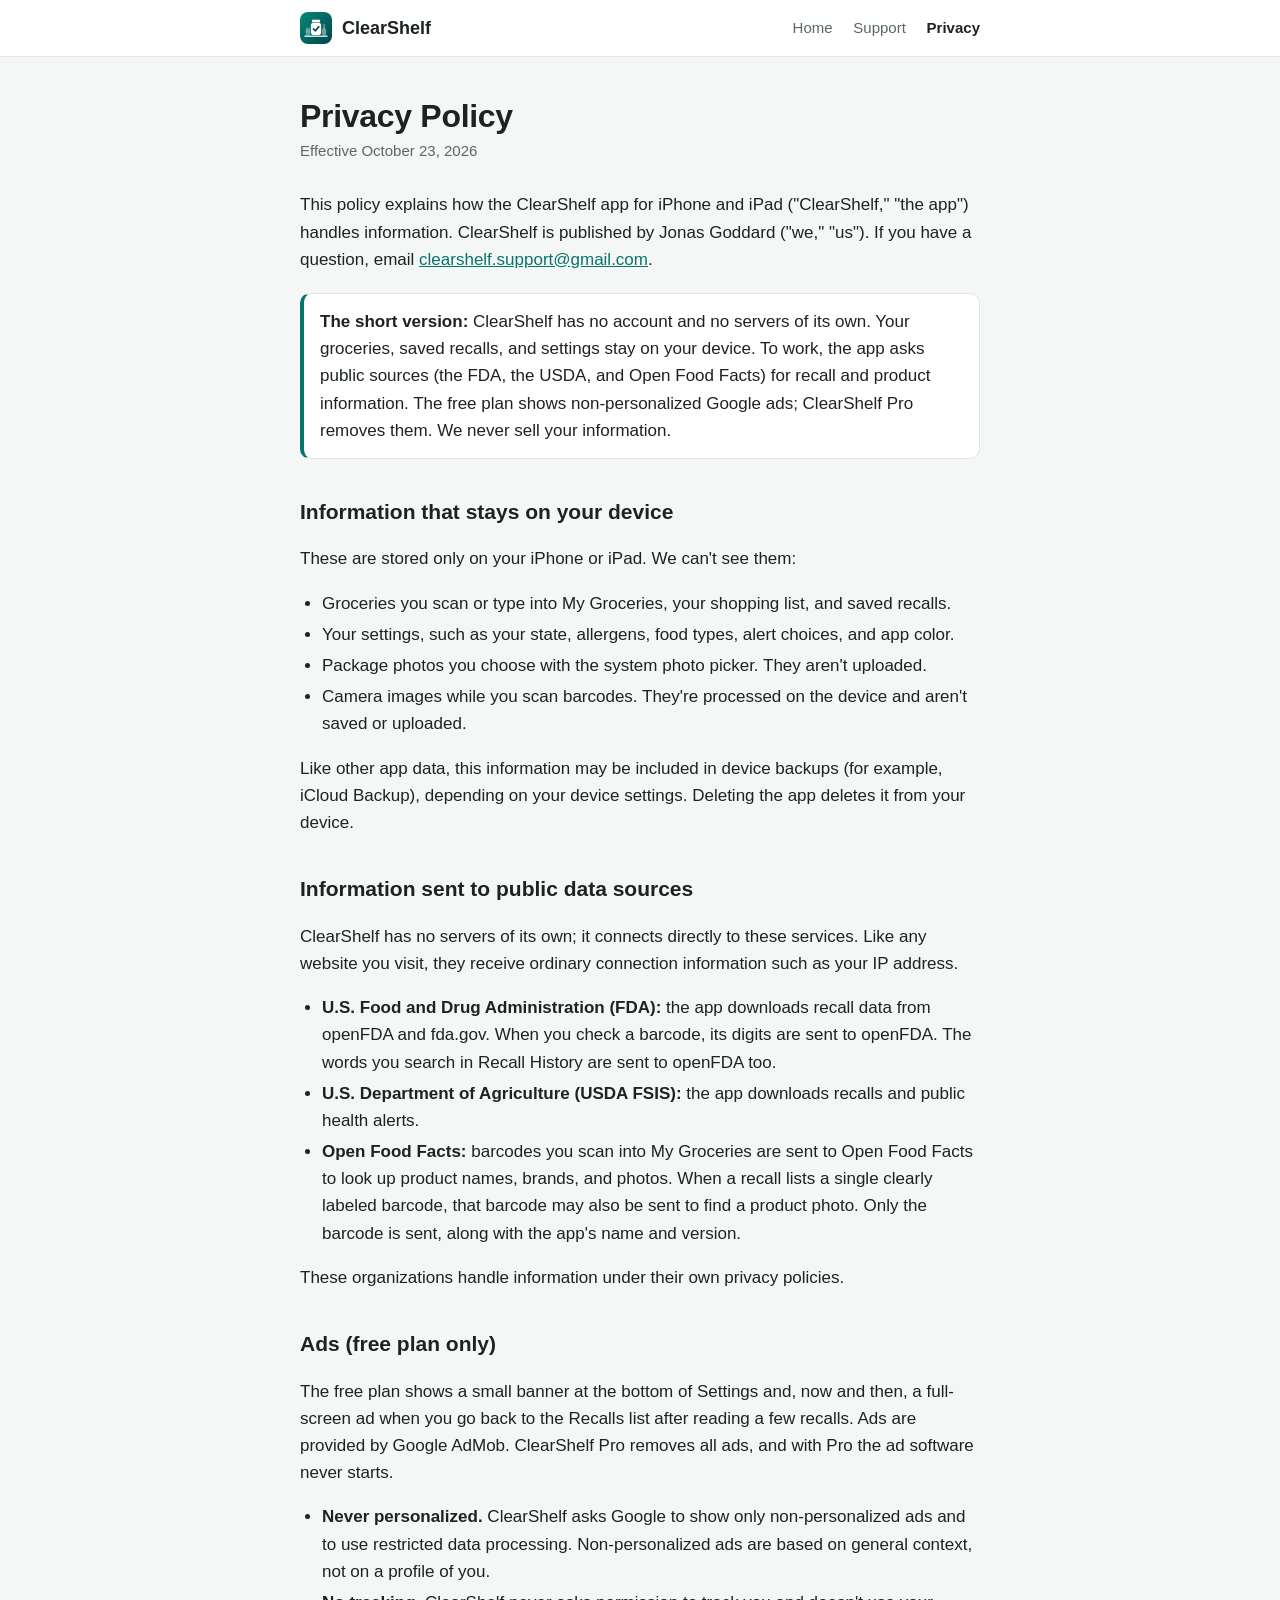
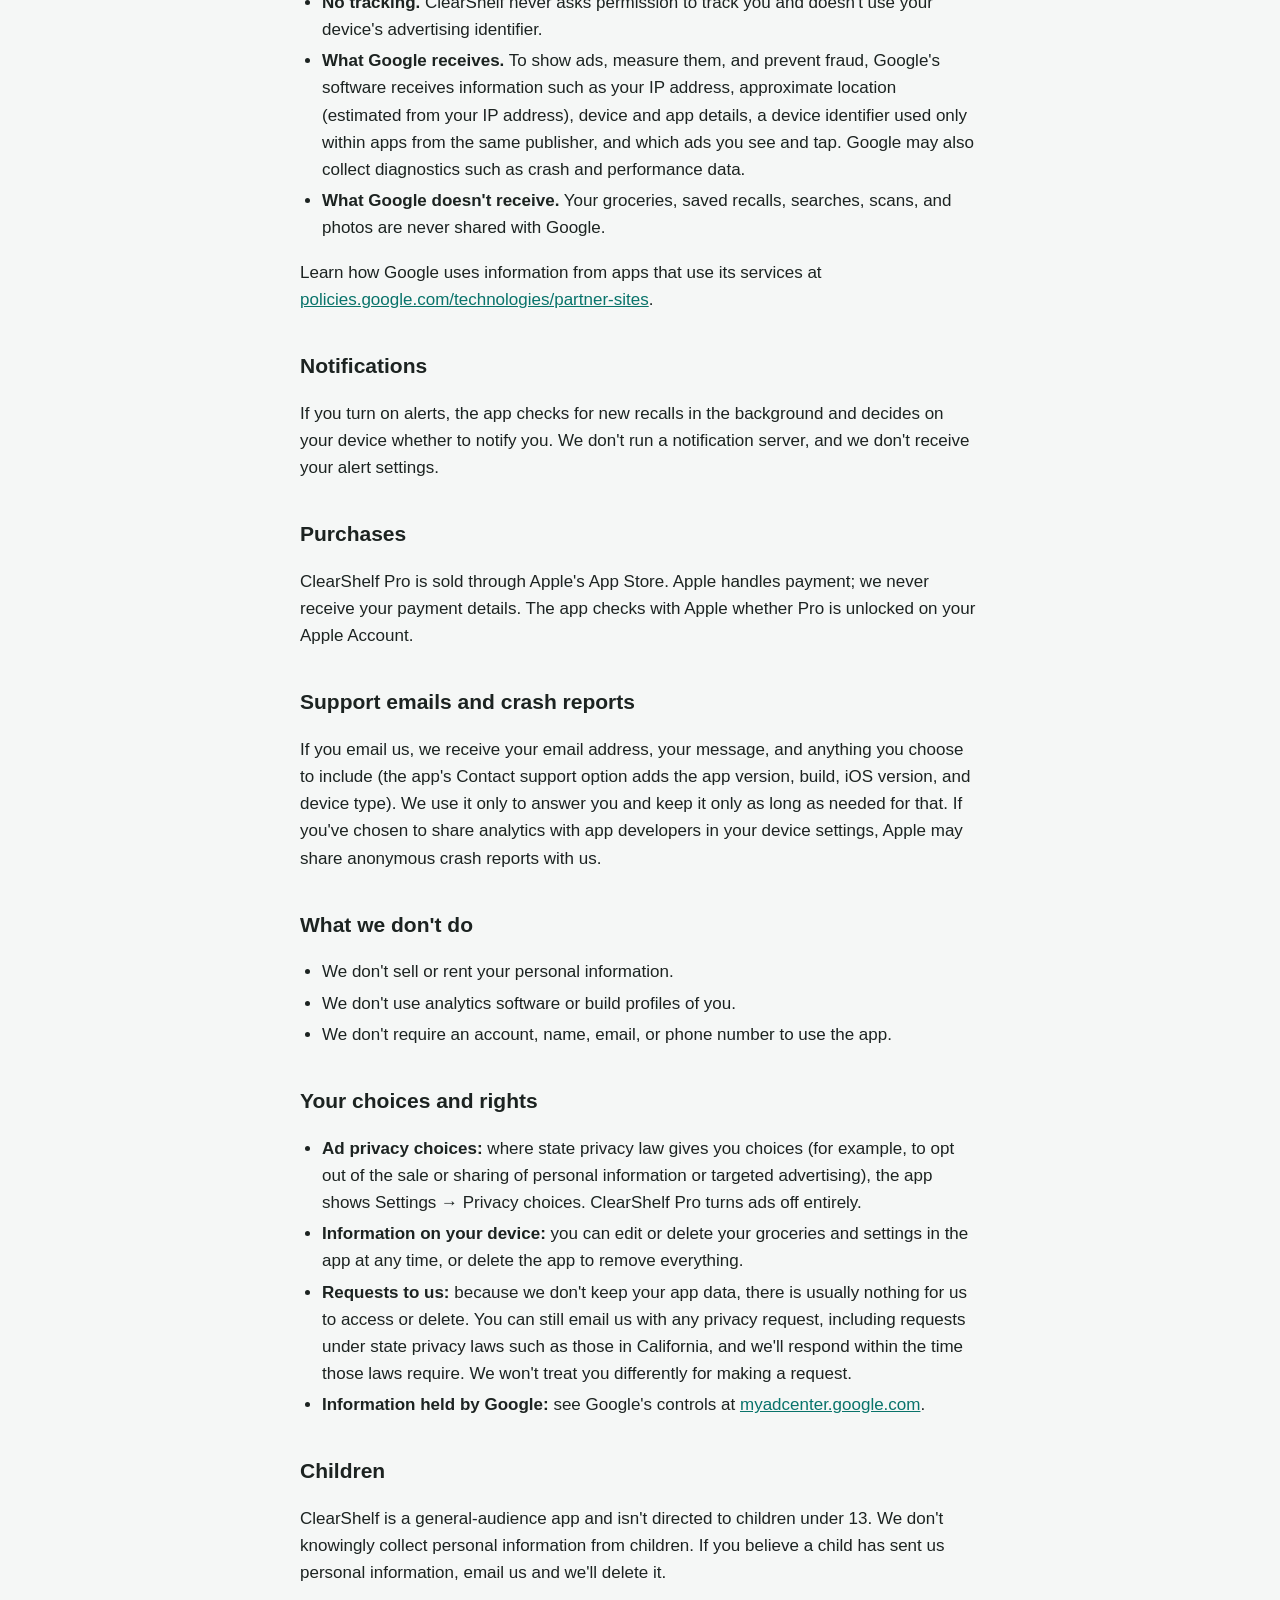
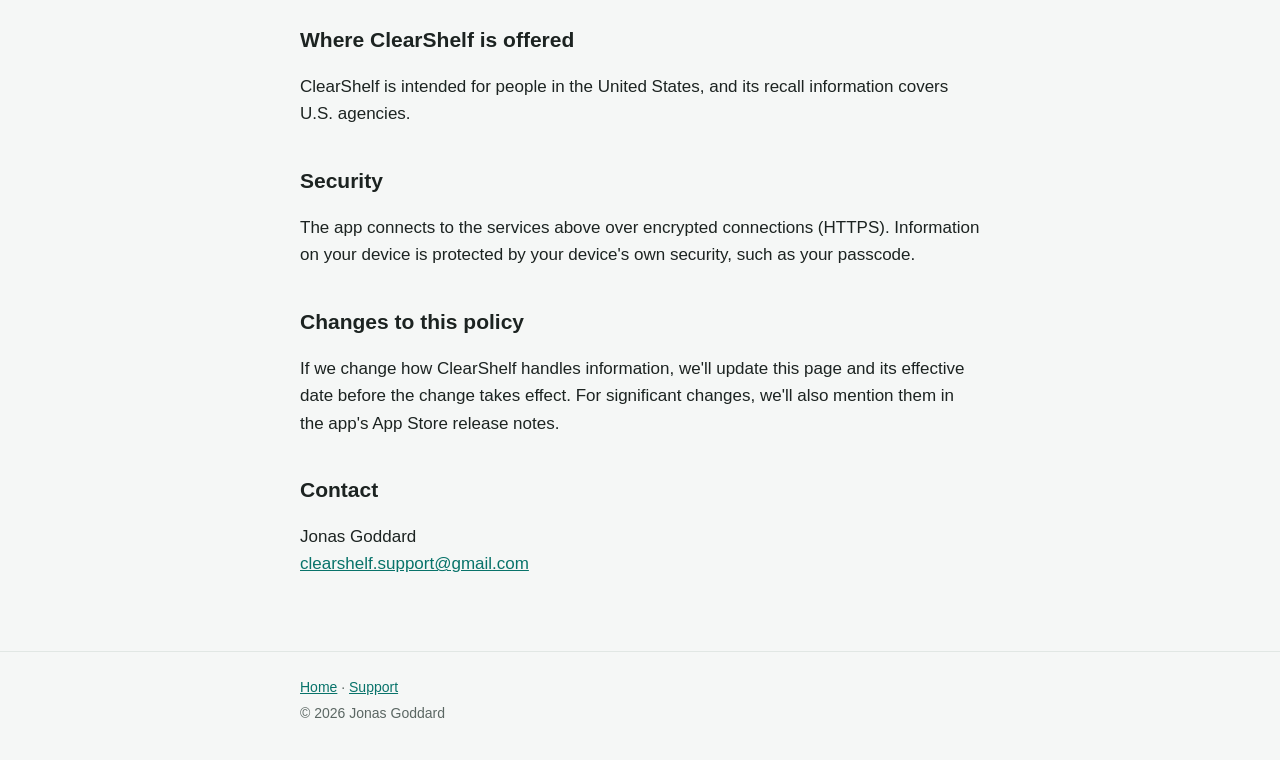
==== privacy.html @ 2f01baf9 "ClearShelf website: home, support, and privacy policy Co-Authored-By: Claude Opus 5.5 <noreply@anthr" ====
<!doctype html>
<html lang="en">
<head>
  <meta charset="utf-8">
  <meta name="viewport" content="width=device-width, initial-scale=1">
  <title>ClearShelf Privacy Policy</title>
  <meta name="description" content="How the ClearShelf app handles your information.">
  <link rel="icon" href="/images/favicon.png">
  <link rel="apple-touch-icon" href="/images/apple-touch-icon.png">
  <link rel="stylesheet" href="/style.css">
</head>
<body>
  <header class="site">
    <div class="wrap">
      <a class="brand" href="/"><img src="/images/favicon.png" alt="">ClearShelf</a>
      <nav>
        <a href="/">Home</a>
        <a href="/support.html">Support</a>
        <a href="/privacy.html" aria-current="page">Privacy</a>
      </nav>
    </div>
  </header>

  <main>
    <div class="wrap">
      <h1 class="page">Privacy Policy</h1>
      <p class="meta">Effective October 23, 2026</p>

      <p>This policy explains how the ClearShelf app for iPhone and iPad ("ClearShelf," "the app") handles information. ClearShelf is published by Jonas Goddard ("we," "us"). If you have a question, email <a href="mailto:clearshelf.support@gmail.com">clearshelf.support@gmail.com</a>.</p>

      <div class="note">
        <p><strong>The short version:</strong> ClearShelf has no account and no servers of its own. Your groceries, saved recalls, and settings stay on your device. To work, the app asks public sources (the FDA, the USDA, and Open Food Facts) for recall and product information. The free plan shows non-personalized Google ads; ClearShelf Pro removes them. We never sell your information.</p>
      </div>

      <h2>Information that stays on your device</h2>
      <p>These are stored only on your iPhone or iPad. We can't see them:</p>
      <ul>
        <li>Groceries you scan or type into My Groceries, your shopping list, and saved recalls.</li>
        <li>Your settings, such as your state, allergens, food types, alert choices, and app color.</li>
        <li>Package photos you choose with the system photo picker. They aren't uploaded.</li>
        <li>Camera images while you scan barcodes. They're processed on the device and aren't saved or uploaded.</li>
      </ul>
      <p>Like other app data, this information may be included in device backups (for example, iCloud Backup), depending on your device settings. Deleting the app deletes it from your device.</p>

      <h2>Information sent to public data sources</h2>
      <p>ClearShelf has no servers of its own; it connects directly to these services. Like any website you visit, they receive ordinary connection information such as your IP address.</p>
      <ul>
        <li><strong>U.S. Food and Drug Administration (FDA):</strong> the app downloads recall data from openFDA and fda.gov. When you check a barcode, its digits are sent to openFDA. The words you search in Recall History are sent to openFDA too.</li>
        <li><strong>U.S. Department of Agriculture (USDA FSIS):</strong> the app downloads recalls and public health alerts.</li>
        <li><strong>Open Food Facts:</strong> barcodes you scan into My Groceries are sent to Open Food Facts to look up product names, brands, and photos. When a recall lists a single clearly labeled barcode, that barcode may also be sent to find a product photo. Only the barcode is sent, along with the app's name and version.</li>
      </ul>
      <p>These organizations handle information under their own privacy policies.</p>

      <h2>Ads (free plan only)</h2>
      <p>The free plan shows a small banner at the bottom of Settings and, now and then, a full-screen ad when you go back to the Recalls list after reading a few recalls. Ads are provided by Google AdMob. ClearShelf Pro removes all ads, and with Pro the ad software never starts.</p>
      <ul>
        <li><strong>Never personalized.</strong> ClearShelf asks Google to show only non-personalized ads and to use restricted data processing. Non-personalized ads are based on general context, not on a profile of you.</li>
        <li><strong>No tracking.</strong> ClearShelf never asks permission to track you and doesn't use your device's advertising identifier.</li>
        <li><strong>What Google receives.</strong> To show ads, measure them, and prevent fraud, Google's software receives information such as your IP address, approximate location (estimated from your IP address), device and app details, a device identifier used only within apps from the same publisher, and which ads you see and tap. Google may also collect diagnostics such as crash and performance data.</li>
        <li><strong>What Google doesn't receive.</strong> Your groceries, saved recalls, searches, scans, and photos are never shared with Google.</li>
      </ul>
      <p>Learn how Google uses information from apps that use its services at <a href="https://policies.google.com/technologies/partner-sites">policies.google.com/technologies/partner-sites</a>.</p>

      <h2>Notifications</h2>
      <p>If you turn on alerts, the app checks for new recalls in the background and decides on your device whether to notify you. We don't run a notification server, and we don't receive your alert settings.</p>

      <h2>Purchases</h2>
      <p>ClearShelf Pro is sold through Apple's App Store. Apple handles payment; we never receive your payment details. The app checks with Apple whether Pro is unlocked on your Apple Account.</p>

      <h2>Support emails and crash reports</h2>
      <p>If you email us, we receive your email address, your message, and anything you choose to include (the app's Contact support option adds the app version, build, iOS version, and device type). We use it only to answer you and keep it only as long as needed for that. If you've chosen to share analytics with app developers in your device settings, Apple may share anonymous crash reports with us.</p>

      <h2>What we don't do</h2>
      <ul>
        <li>We don't sell or rent your personal information.</li>
        <li>We don't use analytics software or build profiles of you.</li>
        <li>We don't require an account, name, email, or phone number to use the app.</li>
      </ul>

      <h2>Your choices and rights</h2>
      <ul>
        <li><strong>Ad privacy choices:</strong> where state privacy law gives you choices (for example, to opt out of the sale or sharing of personal information or targeted advertising), the app shows Settings → Privacy choices. ClearShelf Pro turns ads off entirely.</li>
        <li><strong>Information on your device:</strong> you can edit or delete your groceries and settings in the app at any time, or delete the app to remove everything.</li>
        <li><strong>Requests to us:</strong> because we don't keep your app data, there is usually nothing for us to access or delete. You can still email us with any privacy request, including requests under state privacy laws such as those in California, and we'll respond within the time those laws require. We won't treat you differently for making a request.</li>
        <li><strong>Information held by Google:</strong> see Google's controls at <a href="https://myadcenter.google.com">myadcenter.google.com</a>.</li>
      </ul>

      <h2>Children</h2>
      <p>ClearShelf is a general-audience app and isn't directed to children under 13. We don't knowingly collect personal information from children. If you believe a child has sent us personal information, email us and we'll delete it.</p>

      <h2>Where ClearShelf is offered</h2>
      <p>ClearShelf is intended for people in the United States, and its recall information covers U.S. agencies.</p>

      <h2>Security</h2>
      <p>The app connects to the services above over encrypted connections (HTTPS). Information on your device is protected by your device's own security, such as your passcode.</p>

      <h2>Changes to this policy</h2>
      <p>If we change how ClearShelf handles information, we'll update this page and its effective date before the change takes effect. For significant changes, we'll also mention them in the app's App Store release notes.</p>

      <h2>Contact</h2>
      <p>Jonas Goddard<br>
      <a href="mailto:clearshelf.support@gmail.com">clearshelf.support@gmail.com</a></p>
    </div>
  </main>

  <footer class="site">
    <div class="wrap">
      <p><a href="/">Home</a> · <a href="/support.html">Support</a></p>
      <p>© 2026 Jonas Goddard</p>
    </div>
  </footer>
</body>
</html>
---- style.css ----
:root {
  --brand: #08736a;
  --brand-deep: #03474d;
  --bg: #f5f7f6;
  --card: #ffffff;
  --text: #1c2321;
  --muted: #5b6763;
  --line: #e1e7e4;
  color-scheme: light dark;
}

@media (prefers-color-scheme: dark) {
  :root {
    --brand: #59ccad;
    --brand-deep: #9be3cf;
    --bg: #0f1413;
    --card: #182120;
    --text: #e8eeec;
    --muted: #a3b0ac;
    --line: #2a3533;
  }
}

* { box-sizing: border-box; }

body {
  margin: 0;
  background: var(--bg);
  color: var(--text);
  font: 17px/1.6 -apple-system, BlinkMacSystemFont, "SF Pro Text", "Segoe UI", Roboto, Helvetica, Arial, sans-serif;
  -webkit-text-size-adjust: 100%;
}

a { color: var(--brand); }
a:hover { text-decoration-thickness: 2px; }

.wrap { max-width: 720px; margin: 0 auto; padding: 0 20px; }

header.site {
  border-bottom: 1px solid var(--line);
  background: var(--card);
}
header.site .wrap {
  display: flex; align-items: center; justify-content: space-between;
  gap: 12px; padding-top: 12px; padding-bottom: 12px; flex-wrap: wrap;
}
.brand { display: flex; align-items: center; gap: 10px; color: var(--text); text-decoration: none; font-weight: 700; font-size: 18px; }
.brand img { width: 32px; height: 32px; border-radius: 8px; }
nav a { margin-left: 16px; text-decoration: none; color: var(--muted); font-size: 15px; }
nav a:first-child { margin-left: 0; }
nav a[aria-current="page"] { color: var(--text); font-weight: 600; }

main { padding: 40px 0 56px; }

.hero { text-align: center; padding: 24px 0 8px; }
.hero img { width: 112px; height: 112px; border-radius: 26px; box-shadow: 0 8px 24px rgba(0,0,0,.15); }
.hero h1 { font-size: 40px; line-height: 1.15; margin: 20px 0 8px; letter-spacing: -0.5px; }
.hero p.lead { font-size: 20px; color: var(--muted); margin: 0 auto; max-width: 520px; }
.badge {
  display: inline-block; margin-top: 24px; padding: 10px 18px; border-radius: 999px;
  background: var(--brand); color: #fff; font-weight: 600; text-decoration: none;
}
@media (prefers-color-scheme: dark) { .badge { color: #0f1413; } }

.cards { display: grid; gap: 14px; margin-top: 40px; grid-template-columns: repeat(auto-fit, minmax(200px, 1fr)); }
.card { background: var(--card); border: 1px solid var(--line); border-radius: 16px; padding: 18px; }
.card h3 { margin: 0 0 6px; font-size: 17px; }
.card p { margin: 0; color: var(--muted); font-size: 15px; }

h1.page { font-size: 32px; line-height: 1.2; margin: 0 0 4px; letter-spacing: -0.3px; }
.meta { color: var(--muted); font-size: 15px; margin: 0 0 28px; }
h2 { font-size: 21px; margin: 36px 0 8px; }
h3 { font-size: 17px; margin: 22px 0 4px; }
ul { padding-left: 22px; }
li { margin: 4px 0; }
.note { background: var(--card); border: 1px solid var(--line); border-left: 4px solid var(--brand); border-radius: 10px; padding: 14px 16px; margin: 20px 0; }
.note p { margin: 0; }

footer.site { border-top: 1px solid var(--line); color: var(--muted); font-size: 14px; }
footer.site .wrap { padding-top: 20px; padding-bottom: 32px; }
footer.site p { margin: 4px 0; }
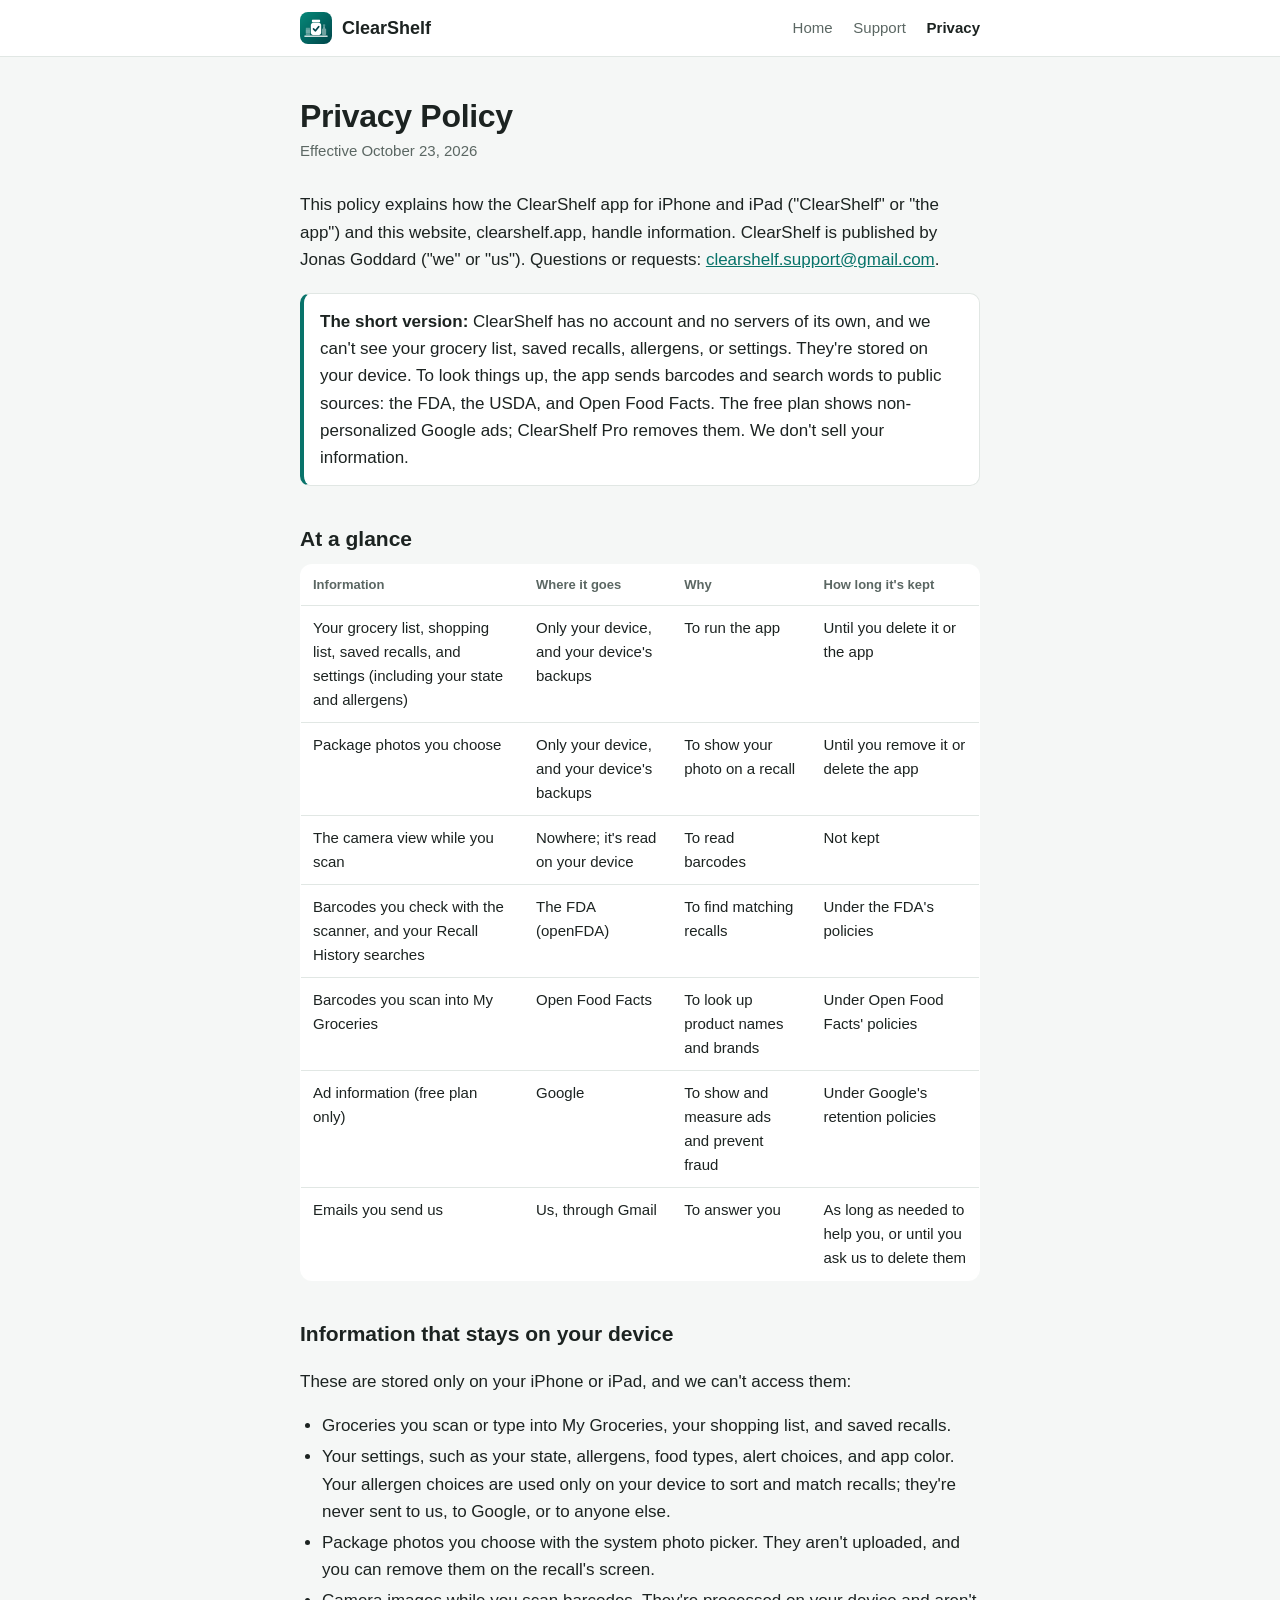
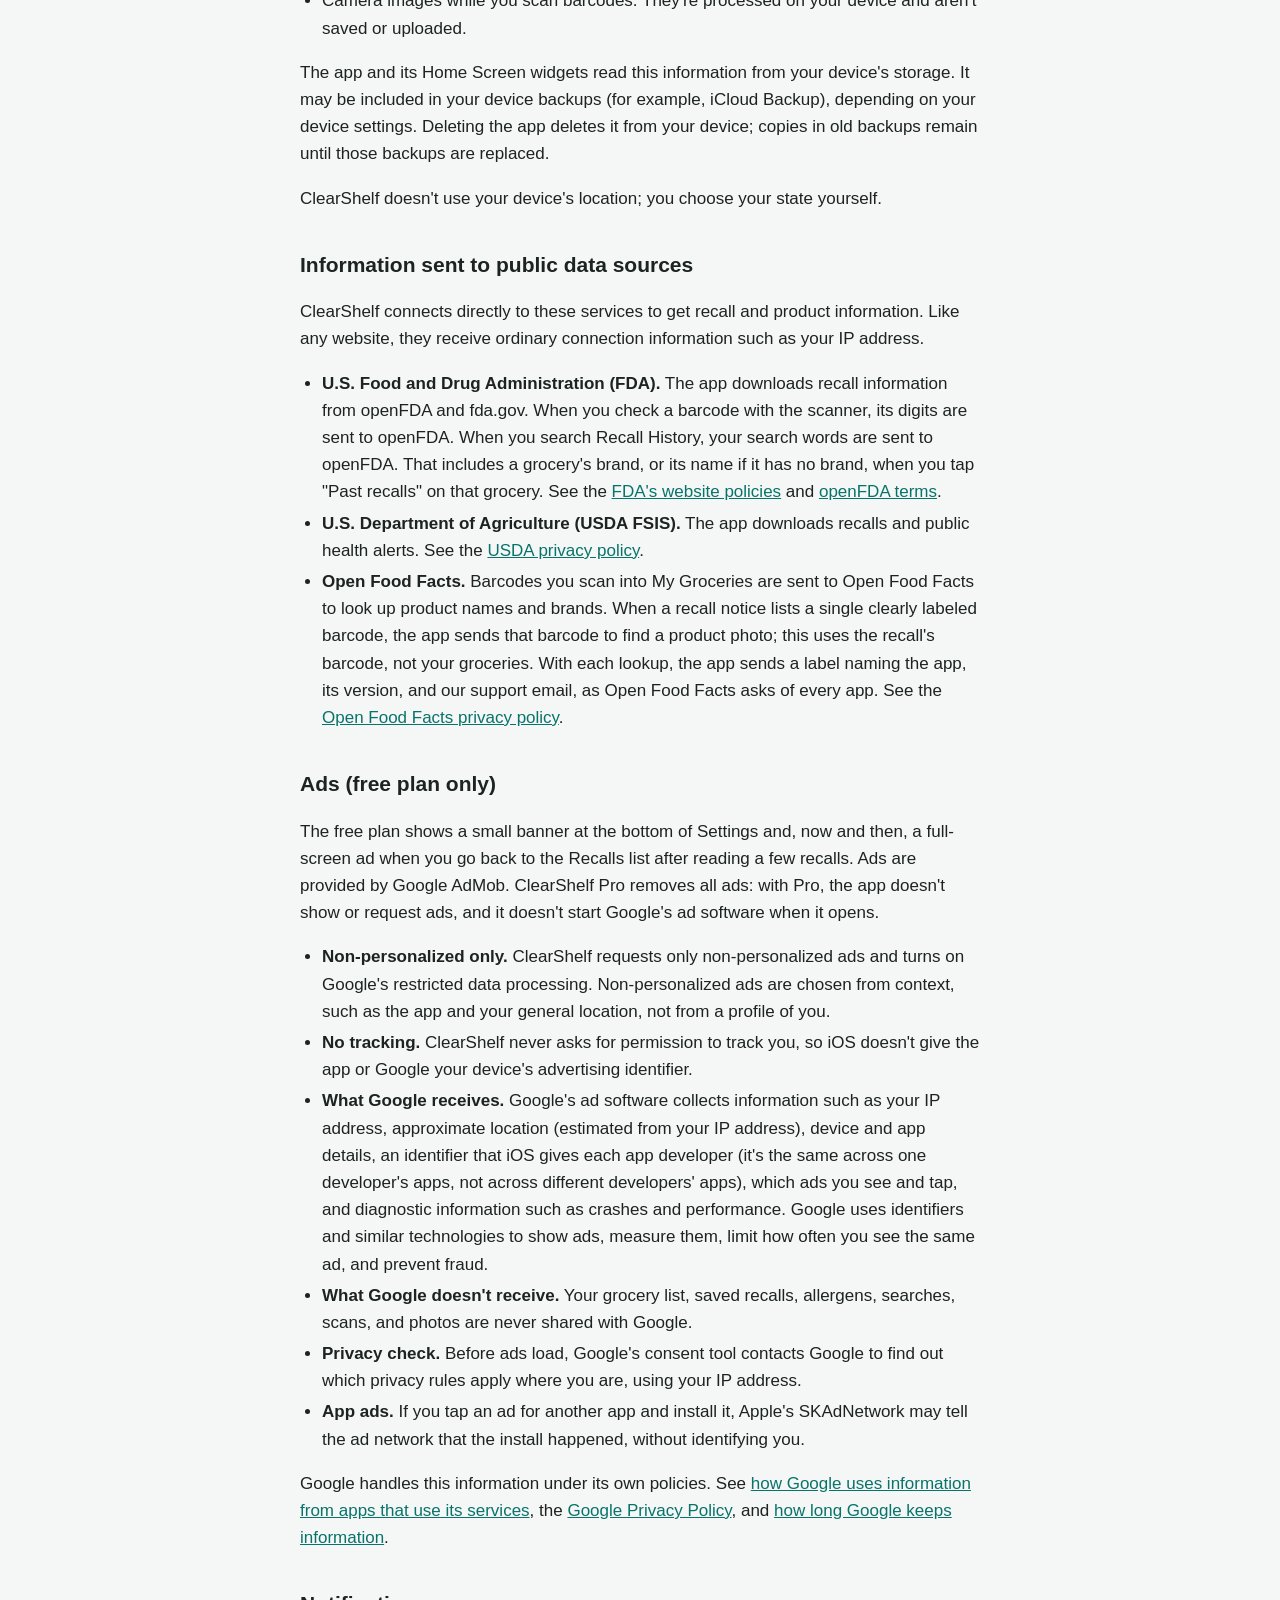
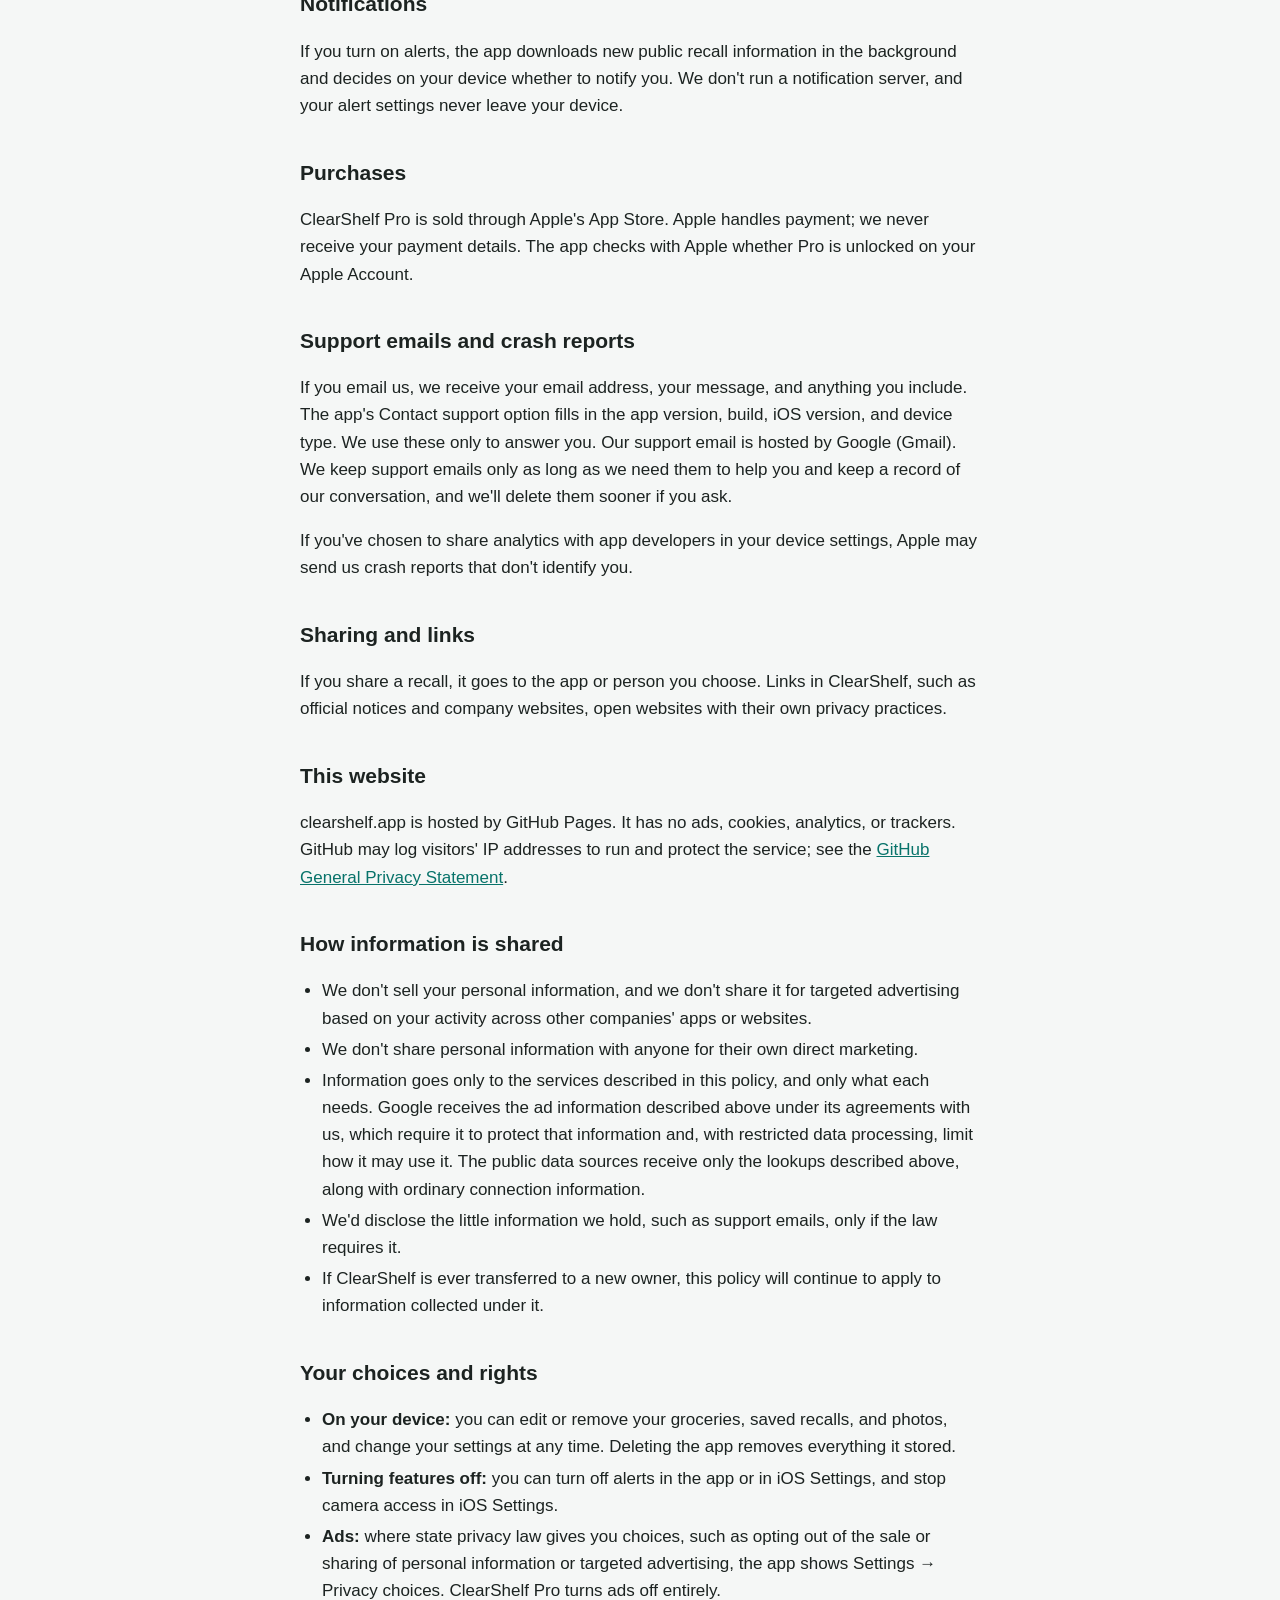
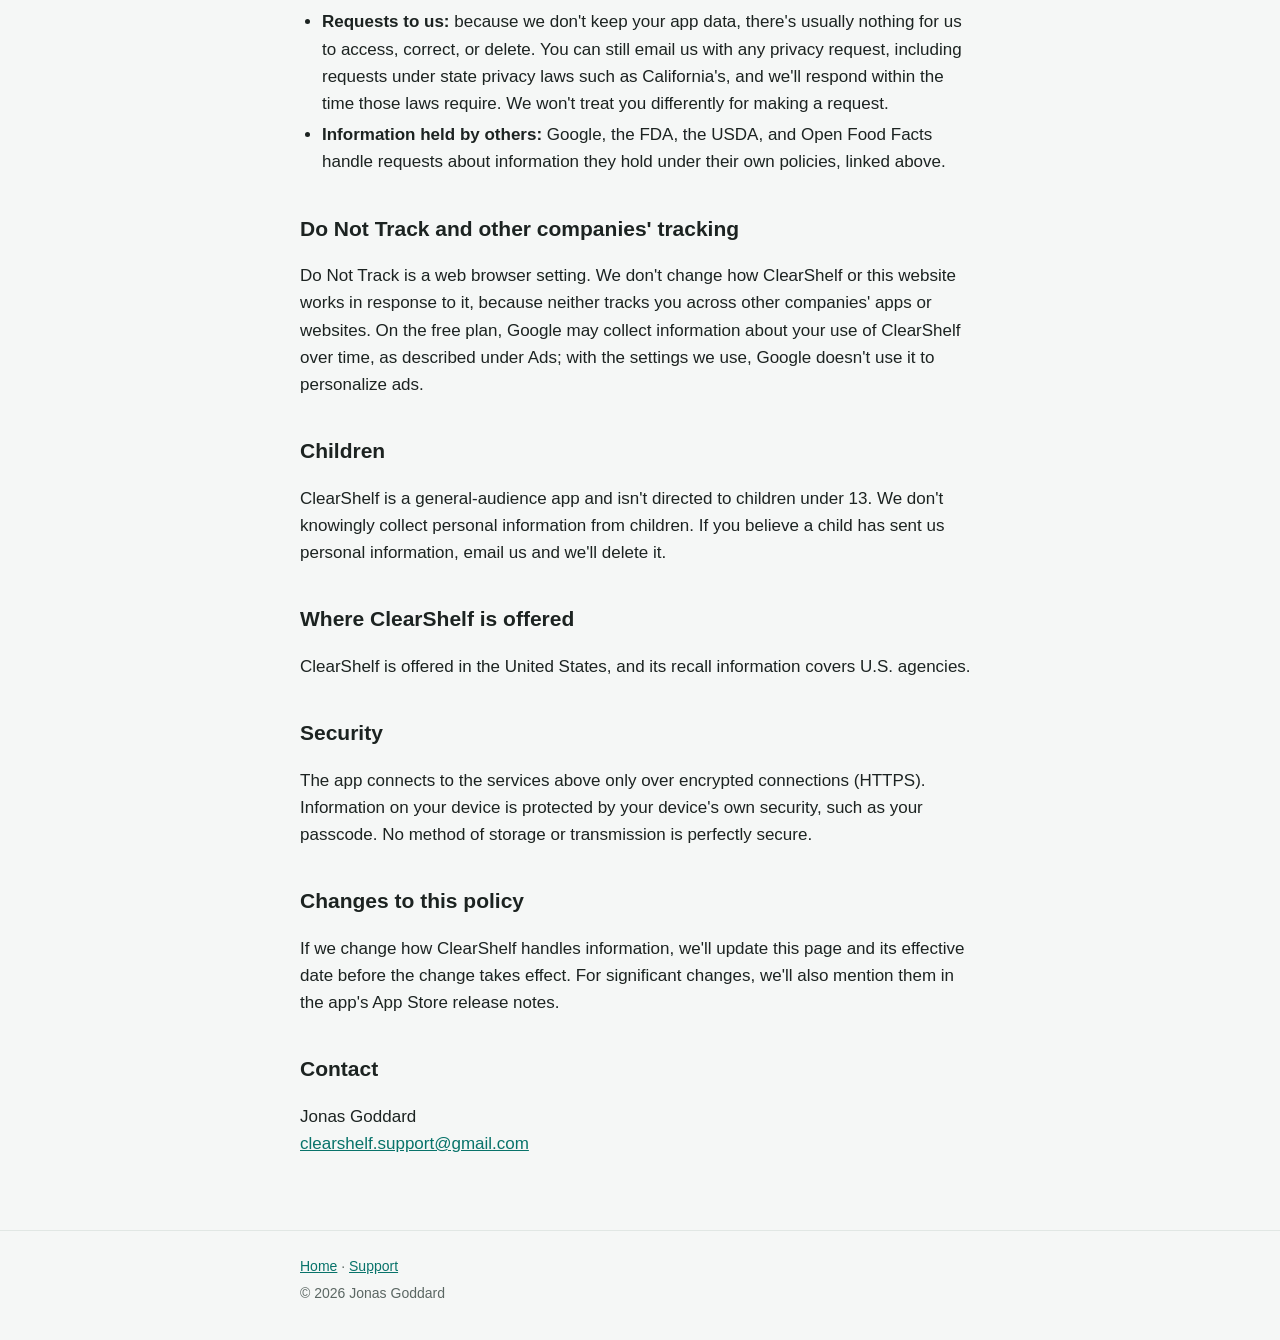
==== commit 0e005d68: "Privacy policy review: accuracy fixes and missing disclosures Matches the app's actual behavior (Pas" ====
--- a/privacy.html
+++ b/privacy.html
@@ -4,7 +4,7 @@
   <meta charset="utf-8">
   <meta name="viewport" content="width=device-width, initial-scale=1">
   <title>ClearShelf Privacy Policy</title>
-  <meta name="description" content="How the ClearShelf app handles your information.">
+  <meta name="description" content="How the ClearShelf app and the clearshelf.app website handle your information.">
   <link rel="icon" href="/images/favicon.png">
   <link rel="apple-touch-icon" href="/images/apple-touch-icon.png">
   <link rel="stylesheet" href="/style.css">
@@ -26,73 +26,139 @@
       <h1 class="page">Privacy Policy</h1>
       <p class="meta">Effective October 23, 2026</p>
 
-      <p>This policy explains how the ClearShelf app for iPhone and iPad ("ClearShelf," "the app") handles information. ClearShelf is published by Jonas Goddard ("we," "us"). If you have a question, email <a href="mailto:clearshelf.support@gmail.com">clearshelf.support@gmail.com</a>.</p>
+      <p>This policy explains how the ClearShelf app for iPhone and iPad ("ClearShelf" or "the app") and this website, clearshelf.app, handle information. ClearShelf is published by Jonas Goddard ("we" or "us"). Questions or requests: <a href="mailto:clearshelf.support@gmail.com">clearshelf.support@gmail.com</a>.</p>
 
       <div class="note">
-        <p><strong>The short version:</strong> ClearShelf has no account and no servers of its own. Your groceries, saved recalls, and settings stay on your device. To work, the app asks public sources (the FDA, the USDA, and Open Food Facts) for recall and product information. The free plan shows non-personalized Google ads; ClearShelf Pro removes them. We never sell your information.</p>
+        <p><strong>The short version:</strong> ClearShelf has no account and no servers of its own, and we can't see your grocery list, saved recalls, allergens, or settings. They're stored on your device. To look things up, the app sends barcodes and search words to public sources: the FDA, the USDA, and Open Food Facts. The free plan shows non-personalized Google ads; ClearShelf Pro removes them. We don't sell your information.</p>
       </div>
 
+      <h2>At a glance</h2>
+      <table class="glance">
+        <thead>
+          <tr><th scope="col">Information</th><th scope="col">Where it goes</th><th scope="col">Why</th><th scope="col">How long it's kept</th></tr>
+        </thead>
+        <tbody>
+          <tr>
+            <td data-label="Information">Your grocery list, shopping list, saved recalls, and settings (including your state and allergens)</td>
+            <td data-label="Where it goes">Only your device, and your device's backups</td>
+            <td data-label="Why">To run the app</td>
+            <td data-label="How long">Until you delete it or the app</td>
+          </tr>
+          <tr>
+            <td data-label="Information">Package photos you choose</td>
+            <td data-label="Where it goes">Only your device, and your device's backups</td>
+            <td data-label="Why">To show your photo on a recall</td>
+            <td data-label="How long">Until you remove it or delete the app</td>
+          </tr>
+          <tr>
+            <td data-label="Information">The camera view while you scan</td>
+            <td data-label="Where it goes">Nowhere; it's read on your device</td>
+            <td data-label="Why">To read barcodes</td>
+            <td data-label="How long">Not kept</td>
+          </tr>
+          <tr>
+            <td data-label="Information">Barcodes you check with the scanner, and your Recall History searches</td>
+            <td data-label="Where it goes">The FDA (openFDA)</td>
+            <td data-label="Why">To find matching recalls</td>
+            <td data-label="How long">Under the FDA's policies</td>
+          </tr>
+          <tr>
+            <td data-label="Information">Barcodes you scan into My Groceries</td>
+            <td data-label="Where it goes">Open Food Facts</td>
+            <td data-label="Why">To look up product names and brands</td>
+            <td data-label="How long">Under Open Food Facts' policies</td>
+          </tr>
+          <tr>
+            <td data-label="Information">Ad information (free plan only)</td>
+            <td data-label="Where it goes">Google</td>
+            <td data-label="Why">To show and measure ads and prevent fraud</td>
+            <td data-label="How long">Under Google's retention policies</td>
+          </tr>
+          <tr>
+            <td data-label="Information">Emails you send us</td>
+            <td data-label="Where it goes">Us, through Gmail</td>
+            <td data-label="Why">To answer you</td>
+            <td data-label="How long">As long as needed to help you, or until you ask us to delete them</td>
+          </tr>
+        </tbody>
+      </table>
+
       <h2>Information that stays on your device</h2>
-      <p>These are stored only on your iPhone or iPad. We can't see them:</p>
+      <p>These are stored only on your iPhone or iPad, and we can't access them:</p>
       <ul>
         <li>Groceries you scan or type into My Groceries, your shopping list, and saved recalls.</li>
-        <li>Your settings, such as your state, allergens, food types, alert choices, and app color.</li>
-        <li>Package photos you choose with the system photo picker. They aren't uploaded.</li>
-        <li>Camera images while you scan barcodes. They're processed on the device and aren't saved or uploaded.</li>
+        <li>Your settings, such as your state, allergens, food types, alert choices, and app color. Your allergen choices are used only on your device to sort and match recalls; they're never sent to us, to Google, or to anyone else.</li>
+        <li>Package photos you choose with the system photo picker. They aren't uploaded, and you can remove them on the recall's screen.</li>
+        <li>Camera images while you scan barcodes. They're processed on your device and aren't saved or uploaded.</li>
       </ul>
-      <p>Like other app data, this information may be included in device backups (for example, iCloud Backup), depending on your device settings. Deleting the app deletes it from your device.</p>
+      <p>The app and its Home Screen widgets read this information from your device's storage. It may be included in your device backups (for example, iCloud Backup), depending on your device settings. Deleting the app deletes it from your device; copies in old backups remain until those backups are replaced.</p>
+      <p>ClearShelf doesn't use your device's location; you choose your state yourself.</p>
 
       <h2>Information sent to public data sources</h2>
-      <p>ClearShelf has no servers of its own; it connects directly to these services. Like any website you visit, they receive ordinary connection information such as your IP address.</p>
+      <p>ClearShelf connects directly to these services to get recall and product information. Like any website, they receive ordinary connection information such as your IP address.</p>
       <ul>
-        <li><strong>U.S. Food and Drug Administration (FDA):</strong> the app downloads recall data from openFDA and fda.gov. When you check a barcode, its digits are sent to openFDA. The words you search in Recall History are sent to openFDA too.</li>
-        <li><strong>U.S. Department of Agriculture (USDA FSIS):</strong> the app downloads recalls and public health alerts.</li>
-        <li><strong>Open Food Facts:</strong> barcodes you scan into My Groceries are sent to Open Food Facts to look up product names, brands, and photos. When a recall lists a single clearly labeled barcode, that barcode may also be sent to find a product photo. Only the barcode is sent, along with the app's name and version.</li>
+        <li><strong>U.S. Food and Drug Administration (FDA).</strong> The app downloads recall information from openFDA and fda.gov. When you check a barcode with the scanner, its digits are sent to openFDA. When you search Recall History, your search words are sent to openFDA. That includes a grocery's brand, or its name if it has no brand, when you tap "Past recalls" on that grocery. See the <a href="https://www.fda.gov/about-fda/about-website/website-policies">FDA's website policies</a> and <a href="https://open.fda.gov/terms/">openFDA terms</a>.</li>
+        <li><strong>U.S. Department of Agriculture (USDA FSIS).</strong> The app downloads recalls and public health alerts. See the <a href="https://www.usda.gov/privacy-policy">USDA privacy policy</a>.</li>
+        <li><strong>Open Food Facts.</strong> Barcodes you scan into My Groceries are sent to Open Food Facts to look up product names and brands. When a recall notice lists a single clearly labeled barcode, the app sends that barcode to find a product photo; this uses the recall's barcode, not your groceries. With each lookup, the app sends a label naming the app, its version, and our support email, as Open Food Facts asks of every app. See the <a href="https://world.openfoodfacts.org/privacy">Open Food Facts privacy policy</a>.</li>
       </ul>
-      <p>These organizations handle information under their own privacy policies.</p>
 
       <h2>Ads (free plan only)</h2>
-      <p>The free plan shows a small banner at the bottom of Settings and, now and then, a full-screen ad when you go back to the Recalls list after reading a few recalls. Ads are provided by Google AdMob. ClearShelf Pro removes all ads, and with Pro the ad software never starts.</p>
+      <p>The free plan shows a small banner at the bottom of Settings and, now and then, a full-screen ad when you go back to the Recalls list after reading a few recalls. Ads are provided by Google AdMob. ClearShelf Pro removes all ads: with Pro, the app doesn't show or request ads, and it doesn't start Google's ad software when it opens.</p>
       <ul>
-        <li><strong>Never personalized.</strong> ClearShelf asks Google to show only non-personalized ads and to use restricted data processing. Non-personalized ads are based on general context, not on a profile of you.</li>
-        <li><strong>No tracking.</strong> ClearShelf never asks permission to track you and doesn't use your device's advertising identifier.</li>
-        <li><strong>What Google receives.</strong> To show ads, measure them, and prevent fraud, Google's software receives information such as your IP address, approximate location (estimated from your IP address), device and app details, a device identifier used only within apps from the same publisher, and which ads you see and tap. Google may also collect diagnostics such as crash and performance data.</li>
-        <li><strong>What Google doesn't receive.</strong> Your groceries, saved recalls, searches, scans, and photos are never shared with Google.</li>
+        <li><strong>Non-personalized only.</strong> ClearShelf requests only non-personalized ads and turns on Google's restricted data processing. Non-personalized ads are chosen from context, such as the app and your general location, not from a profile of you.</li>
+        <li><strong>No tracking.</strong> ClearShelf never asks for permission to track you, so iOS doesn't give the app or Google your device's advertising identifier.</li>
+        <li><strong>What Google receives.</strong> Google's ad software collects information such as your IP address, approximate location (estimated from your IP address), device and app details, an identifier that iOS gives each app developer (it's the same across one developer's apps, not across different developers' apps), which ads you see and tap, and diagnostic information such as crashes and performance. Google uses identifiers and similar technologies to show ads, measure them, limit how often you see the same ad, and prevent fraud.</li>
+        <li><strong>What Google doesn't receive.</strong> Your grocery list, saved recalls, allergens, searches, scans, and photos are never shared with Google.</li>
+        <li><strong>Privacy check.</strong> Before ads load, Google's consent tool contacts Google to find out which privacy rules apply where you are, using your IP address.</li>
+        <li><strong>App ads.</strong> If you tap an ad for another app and install it, Apple's SKAdNetwork may tell the ad network that the install happened, without identifying you.</li>
       </ul>
-      <p>Learn how Google uses information from apps that use its services at <a href="https://policies.google.com/technologies/partner-sites">policies.google.com/technologies/partner-sites</a>.</p>
+      <p>Google handles this information under its own policies. See <a href="https://policies.google.com/technologies/partner-sites">how Google uses information from apps that use its services</a>, the <a href="https://policies.google.com/privacy">Google Privacy Policy</a>, and <a href="https://policies.google.com/technologies/retention">how long Google keeps information</a>.</p>
 
       <h2>Notifications</h2>
-      <p>If you turn on alerts, the app checks for new recalls in the background and decides on your device whether to notify you. We don't run a notification server, and we don't receive your alert settings.</p>
+      <p>If you turn on alerts, the app downloads new public recall information in the background and decides on your device whether to notify you. We don't run a notification server, and your alert settings never leave your device.</p>
 
       <h2>Purchases</h2>
       <p>ClearShelf Pro is sold through Apple's App Store. Apple handles payment; we never receive your payment details. The app checks with Apple whether Pro is unlocked on your Apple Account.</p>
 
       <h2>Support emails and crash reports</h2>
-      <p>If you email us, we receive your email address, your message, and anything you choose to include (the app's Contact support option adds the app version, build, iOS version, and device type). We use it only to answer you and keep it only as long as needed for that. If you've chosen to share analytics with app developers in your device settings, Apple may share anonymous crash reports with us.</p>
+      <p>If you email us, we receive your email address, your message, and anything you include. The app's Contact support option fills in the app version, build, iOS version, and device type. We use these only to answer you. Our support email is hosted by Google (Gmail). We keep support emails only as long as we need them to help you and keep a record of our conversation, and we'll delete them sooner if you ask.</p>
+      <p>If you've chosen to share analytics with app developers in your device settings, Apple may send us crash reports that don't identify you.</p>
 
-      <h2>What we don't do</h2>
+      <h2>Sharing and links</h2>
+      <p>If you share a recall, it goes to the app or person you choose. Links in ClearShelf, such as official notices and company websites, open websites with their own privacy practices.</p>
+
+      <h2>This website</h2>
+      <p>clearshelf.app is hosted by GitHub Pages. It has no ads, cookies, analytics, or trackers. GitHub may log visitors' IP addresses to run and protect the service; see the <a href="https://docs.github.com/en/site-policy/privacy-policies/github-general-privacy-statement">GitHub General Privacy Statement</a>.</p>
+
+      <h2>How information is shared</h2>
       <ul>
-        <li>We don't sell or rent your personal information.</li>
-        <li>We don't use analytics software or build profiles of you.</li>
-        <li>We don't require an account, name, email, or phone number to use the app.</li>
+        <li>We don't sell your personal information, and we don't share it for targeted advertising based on your activity across other companies' apps or websites.</li>
+        <li>We don't share personal information with anyone for their own direct marketing.</li>
+        <li>Information goes only to the services described in this policy, and only what each needs. Google receives the ad information described above under its agreements with us, which require it to protect that information and, with restricted data processing, limit how it may use it. The public data sources receive only the lookups described above, along with ordinary connection information.</li>
+        <li>We'd disclose the little information we hold, such as support emails, only if the law requires it.</li>
+        <li>If ClearShelf is ever transferred to a new owner, this policy will continue to apply to information collected under it.</li>
       </ul>
 
       <h2>Your choices and rights</h2>
       <ul>
-        <li><strong>Ad privacy choices:</strong> where state privacy law gives you choices (for example, to opt out of the sale or sharing of personal information or targeted advertising), the app shows Settings → Privacy choices. ClearShelf Pro turns ads off entirely.</li>
-        <li><strong>Information on your device:</strong> you can edit or delete your groceries and settings in the app at any time, or delete the app to remove everything.</li>
-        <li><strong>Requests to us:</strong> because we don't keep your app data, there is usually nothing for us to access or delete. You can still email us with any privacy request, including requests under state privacy laws such as those in California, and we'll respond within the time those laws require. We won't treat you differently for making a request.</li>
-        <li><strong>Information held by Google:</strong> see Google's controls at <a href="https://myadcenter.google.com">myadcenter.google.com</a>.</li>
+        <li><strong>On your device:</strong> you can edit or remove your groceries, saved recalls, and photos, and change your settings at any time. Deleting the app removes everything it stored.</li>
+        <li><strong>Turning features off:</strong> you can turn off alerts in the app or in iOS Settings, and stop camera access in iOS Settings.</li>
+        <li><strong>Ads:</strong> where state privacy law gives you choices, such as opting out of the sale or sharing of personal information or targeted advertising, the app shows Settings → Privacy choices. ClearShelf Pro turns ads off entirely.</li>
+        <li><strong>Requests to us:</strong> because we don't keep your app data, there's usually nothing for us to access, correct, or delete. You can still email us with any privacy request, including requests under state privacy laws such as California's, and we'll respond within the time those laws require. We won't treat you differently for making a request.</li>
+        <li><strong>Information held by others:</strong> Google, the FDA, the USDA, and Open Food Facts handle requests about information they hold under their own policies, linked above.</li>
       </ul>
+
+      <h2>Do Not Track and other companies' tracking</h2>
+      <p>Do Not Track is a web browser setting. We don't change how ClearShelf or this website works in response to it, because neither tracks you across other companies' apps or websites. On the free plan, Google may collect information about your use of ClearShelf over time, as described under Ads; with the settings we use, Google doesn't use it to personalize ads.</p>
 
       <h2>Children</h2>
       <p>ClearShelf is a general-audience app and isn't directed to children under 13. We don't knowingly collect personal information from children. If you believe a child has sent us personal information, email us and we'll delete it.</p>
 
       <h2>Where ClearShelf is offered</h2>
-      <p>ClearShelf is intended for people in the United States, and its recall information covers U.S. agencies.</p>
+      <p>ClearShelf is offered in the United States, and its recall information covers U.S. agencies.</p>
 
       <h2>Security</h2>
-      <p>The app connects to the services above over encrypted connections (HTTPS). Information on your device is protected by your device's own security, such as your passcode.</p>
+      <p>The app connects to the services above only over encrypted connections (HTTPS). Information on your device is protected by your device's own security, such as your passcode. No method of storage or transmission is perfectly secure.</p>
 
       <h2>Changes to this policy</h2>
       <p>If we change how ClearShelf handles information, we'll update this page and its effective date before the change takes effect. For significant changes, we'll also mention them in the app's App Store release notes.</p>
--- a/style.css
+++ b/style.css
@@ -76,6 +76,23 @@
 .note { background: var(--card); border: 1px solid var(--line); border-left: 4px solid var(--brand); border-radius: 10px; padding: 14px 16px; margin: 20px 0; }
 .note p { margin: 0; }
 
+table.glance { width: 100%; border-collapse: collapse; font-size: 15px; background: var(--card); border: 1px solid var(--line); border-radius: 12px; overflow: hidden; }
+table.glance th, table.glance td { text-align: left; vertical-align: top; padding: 10px 12px; border-bottom: 1px solid var(--line); }
+table.glance th { font-size: 13px; color: var(--muted); font-weight: 600; }
+table.glance tr:last-child td { border-bottom: 0; }
+
+/* On narrow screens each row becomes a small card with labels. */
+@media (max-width: 640px) {
+  table.glance, table.glance tbody, table.glance tr, table.glance td { display: block; width: 100%; }
+  table.glance thead { display: none; }
+  table.glance { border: 0; background: none; }
+  table.glance tr { background: var(--card); border: 1px solid var(--line); border-radius: 12px; margin-bottom: 10px; padding: 6px 0; }
+  table.glance td { border: 0; padding: 4px 14px; }
+  table.glance td::before { content: attr(data-label); display: block; font-size: 12px; font-weight: 600; color: var(--muted); }
+  table.glance td:first-child { font-weight: 600; }
+  table.glance td:first-child::before { content: none; }
+}
+
 footer.site { border-top: 1px solid var(--line); color: var(--muted); font-size: 14px; }
 footer.site .wrap { padding-top: 20px; padding-bottom: 32px; }
 footer.site p { margin: 4px 0; }
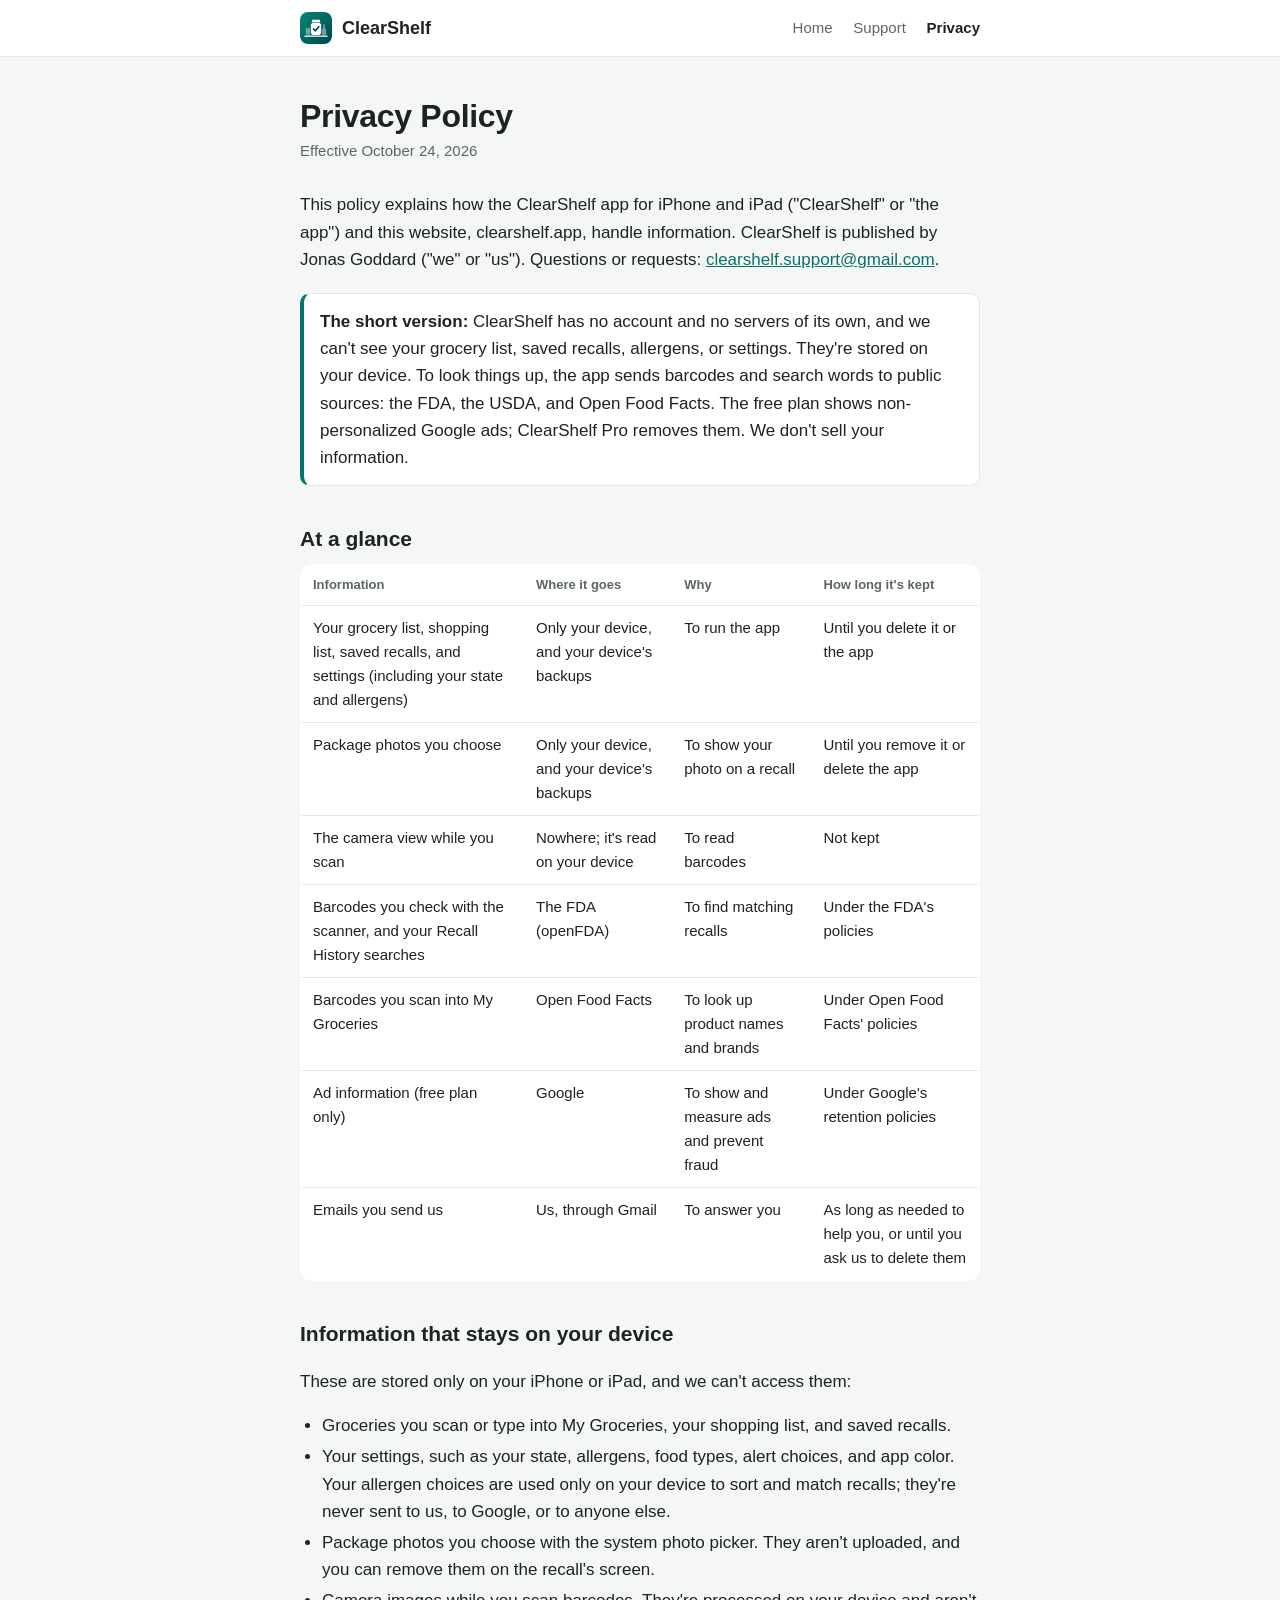
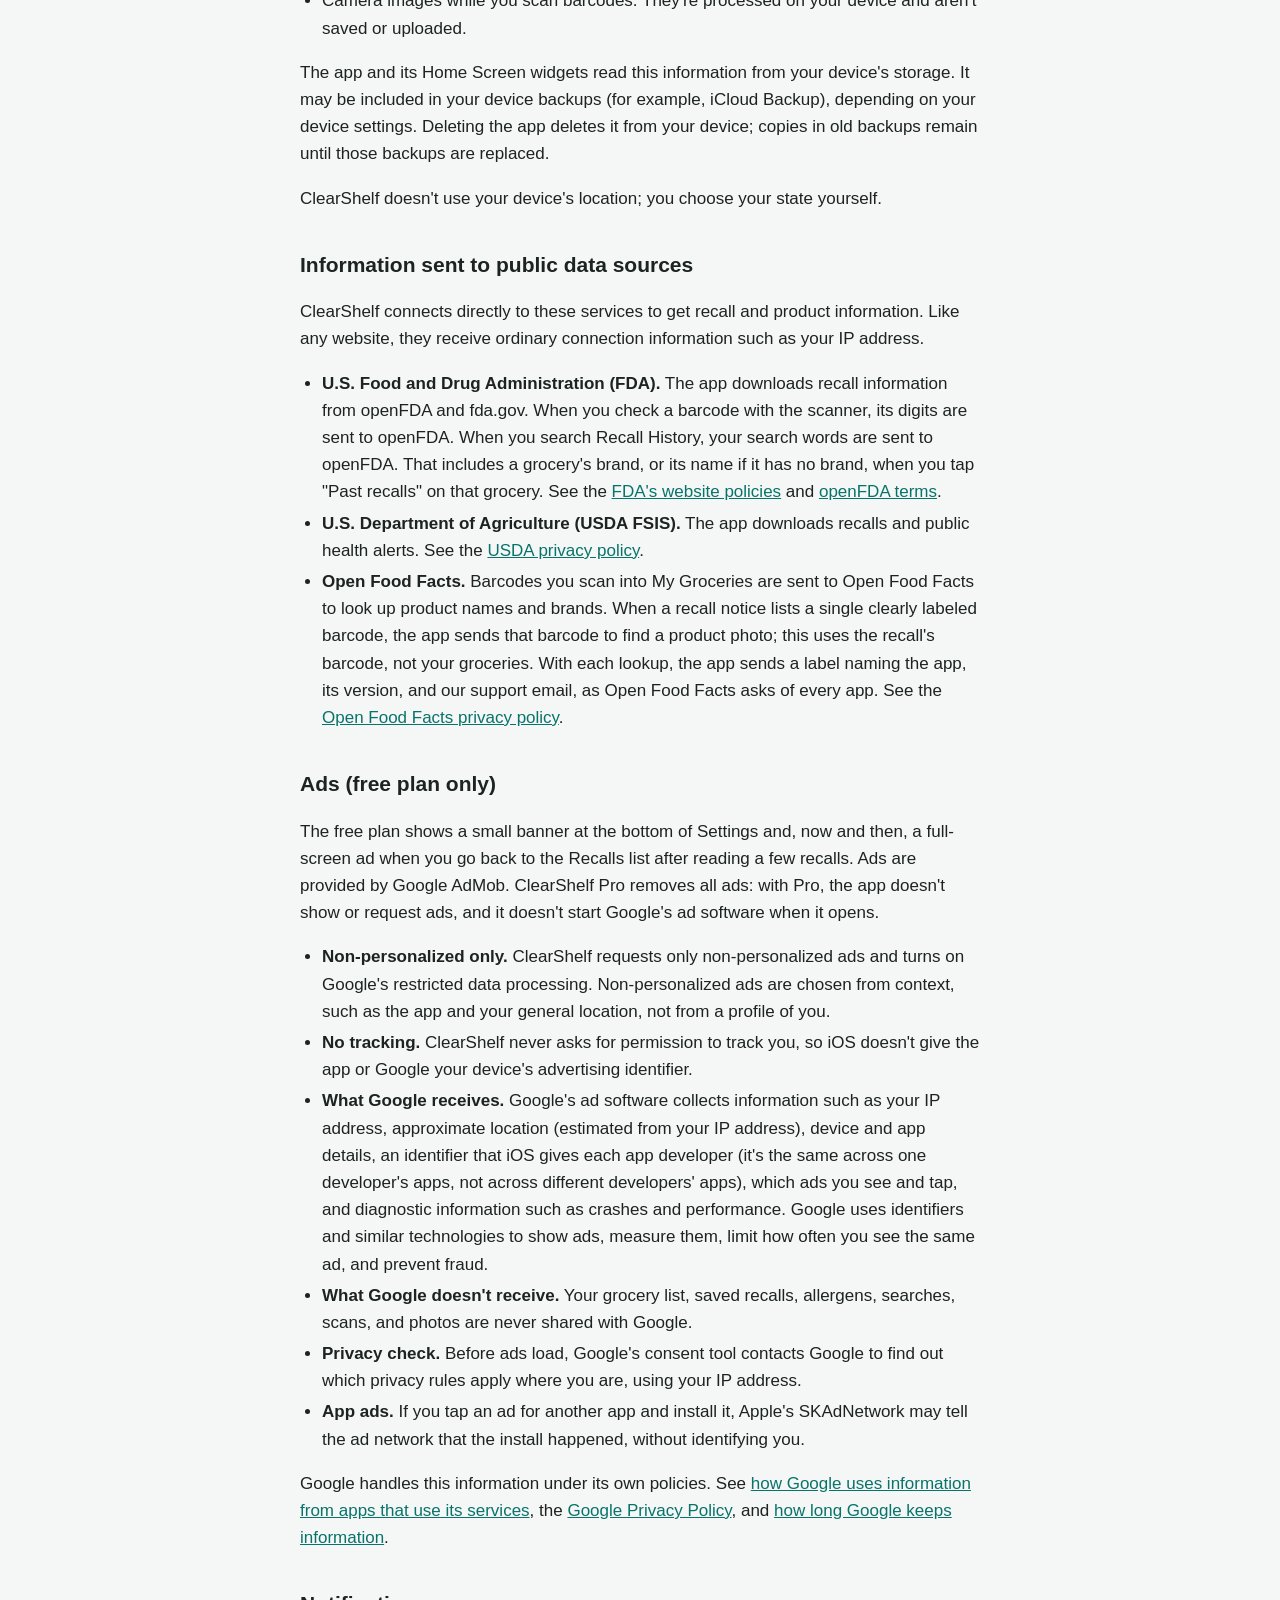
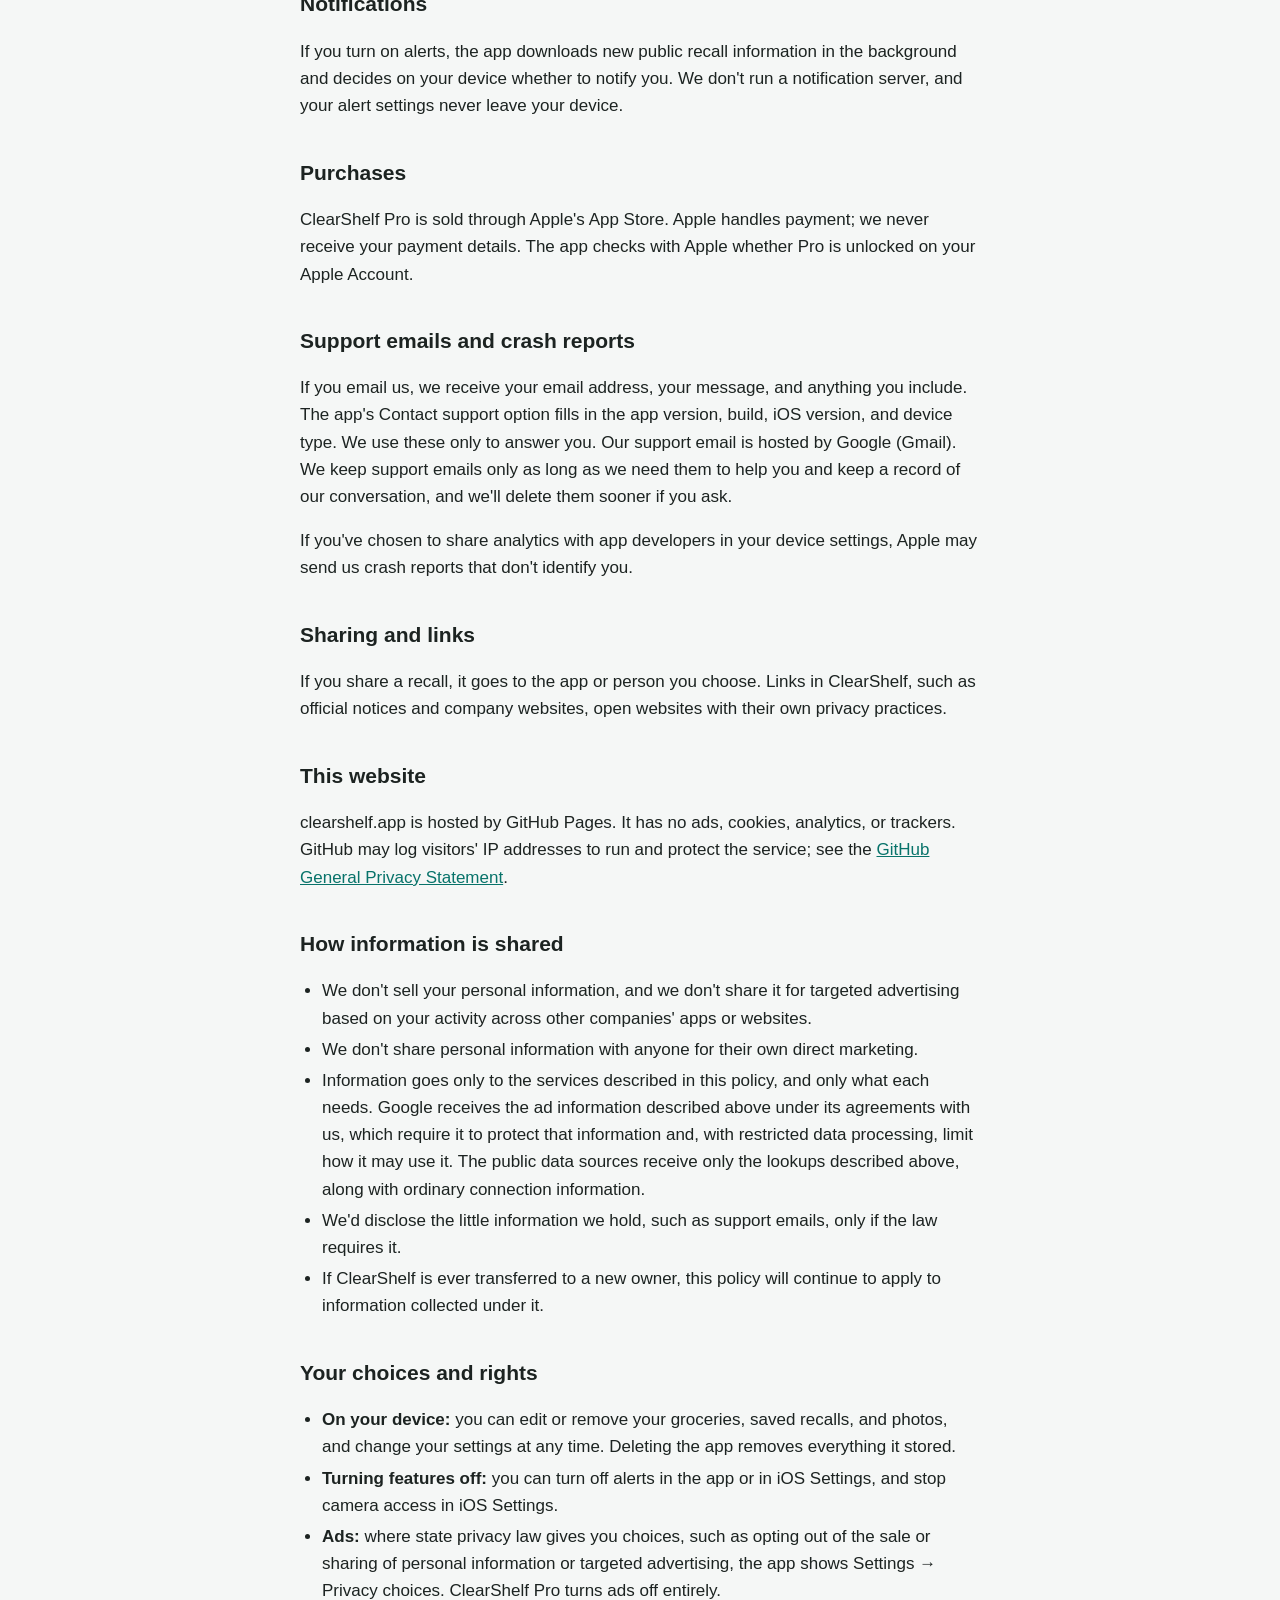
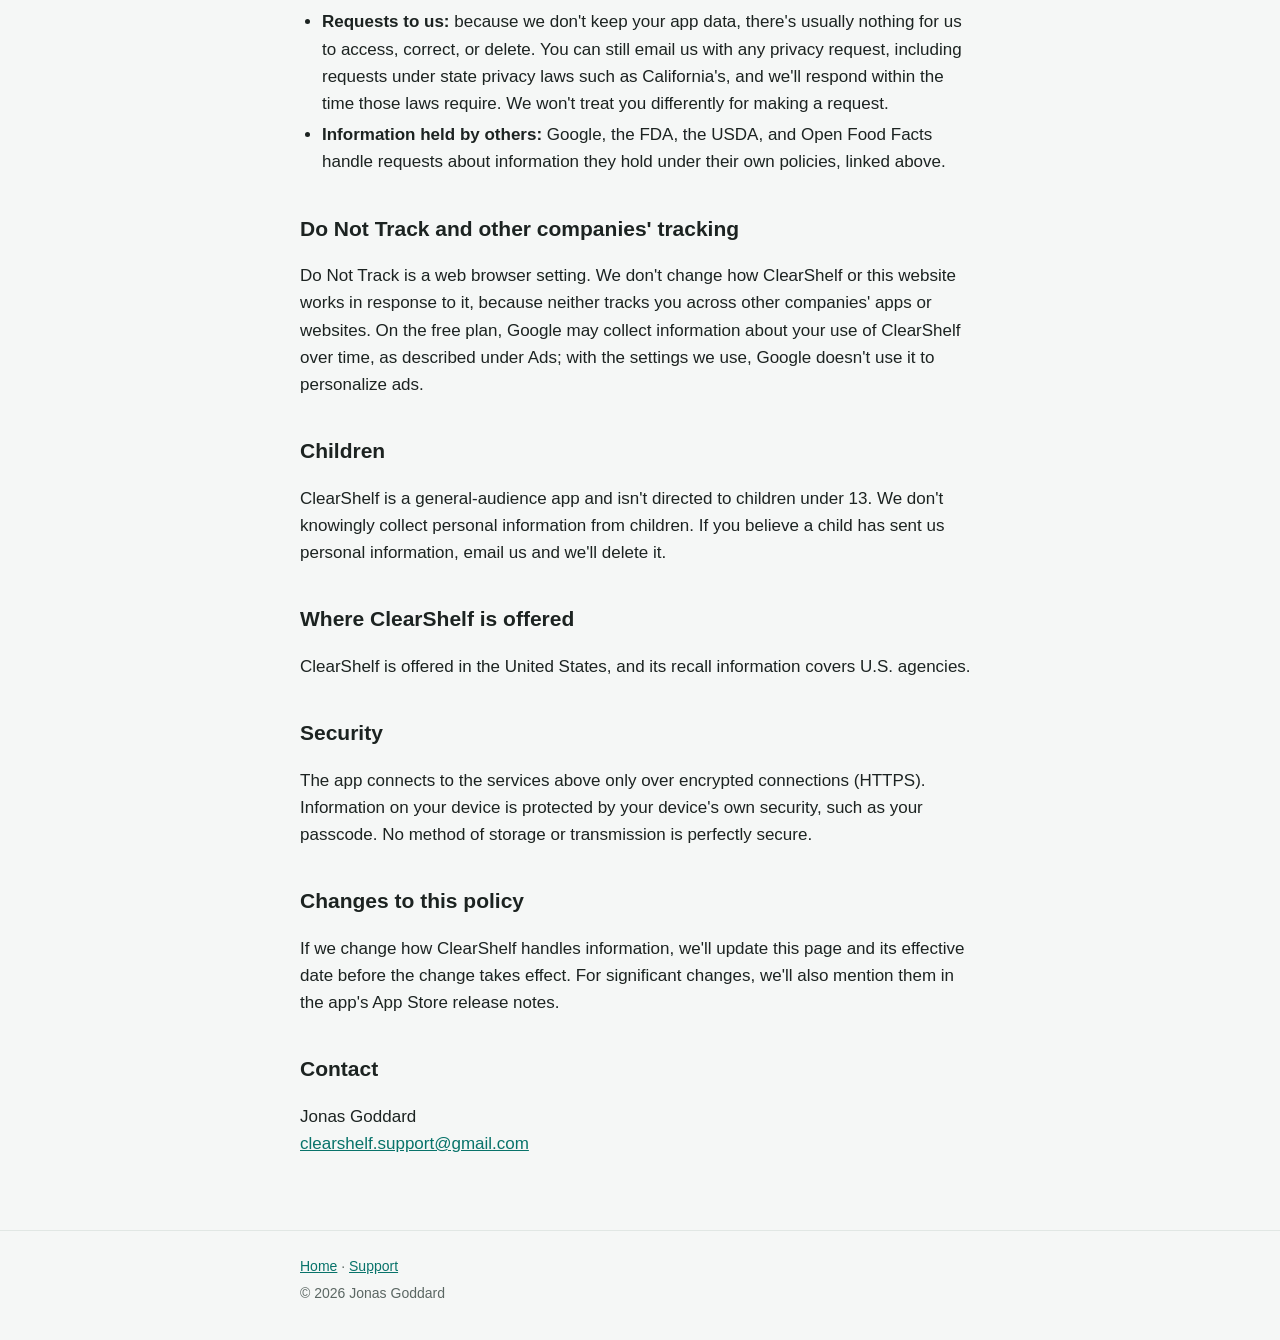
==== commit 0c40f36c: "Privacy policy effective October 24, 2026 Co-Authored-By: Claude Opus 5.5 <noreply@anthropic.com>" ====
--- a/privacy.html
+++ b/privacy.html
@@ -24,7 +24,7 @@
   <main>
     <div class="wrap">
       <h1 class="page">Privacy Policy</h1>
-      <p class="meta">Effective October 23, 2026</p>
+      <p class="meta">Effective October 24, 2026</p>
 
       <p>This policy explains how the ClearShelf app for iPhone and iPad ("ClearShelf" or "the app") and this website, clearshelf.app, handle information. ClearShelf is published by Jonas Goddard ("we" or "us"). Questions or requests: <a href="mailto:clearshelf.support@gmail.com">clearshelf.support@gmail.com</a>.</p>
 
